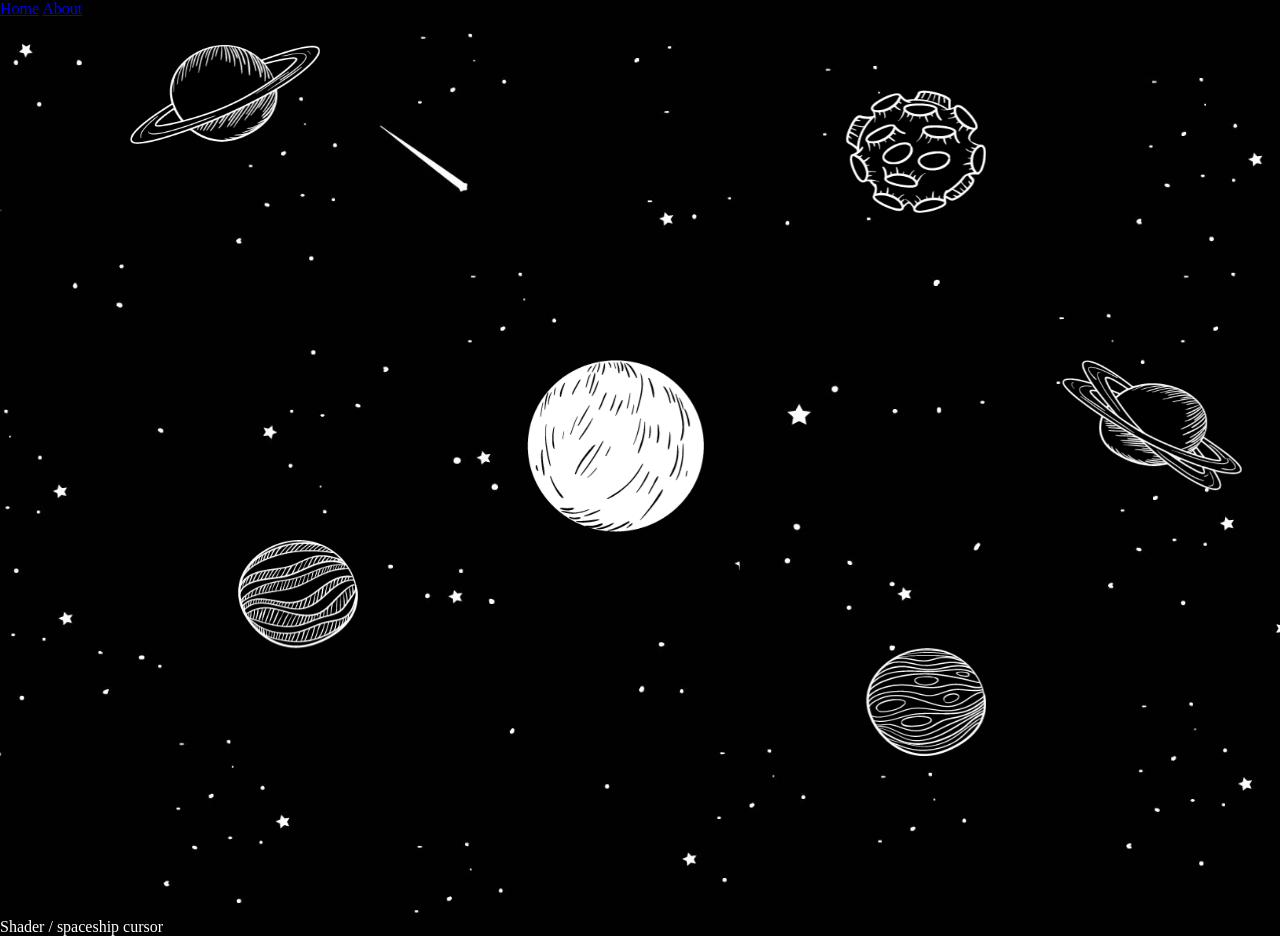
==== index.html @ d76a0a3c "01" ====
<!DOCTYPE html>
<html lang="en">

<head>
  <style>
    body {
      background-image: url('background.jpg');
      background-size: cover;
      background-position: center;
      background-repeat: no-repeat;

      cursor: url("shuttle.cur") 16 16, auto;
    }
  </style>
  <meta charset="UTF-8" />
  <meta name="viewport" content="width=device-width, initial-scale=1.0" />

  <title>Krish's Universe</title>

  <link rel="stylesheet" href="css/style.css" />
</head>

<body>

  <!-- Navigation -->
  <nav>
    <a href="index.html">Home</a>
    <a href="about.html">About</a>
  </nav>

  <!-- Header -->
  <!-- <header>
    <h1>Krish Nandi</h1>
    <p>Creative Technologist · Photographer · Builder</p>
  </header> -->

  <!-- Universe -->
  <main id="space" class="space">

  <!-- Planet 1 -->
  <div class="planet-container p1-pos">
    <img src="assets/p1.png" class="planet" width="180">
  </div>

  <!-- Planet 2 -->
  <div class="planet-container p2-pos">
    <img src="assets/p2.png" class="planet" width="120">
  </div>

  <!-- Planet 3 -->
  <div class="planet-container p3-pos">
    <img src="assets/p3.png" class="planet" width="120">
  </div>

  <!-- Planet 4 -->
  <div class="planet-container p4-pos">
    <img src="assets/p4.png" class="planet" width="140">
  </div>

  <!-- Planet 5 -->
  <div class="planet-container p5-pos">
    <img src="assets/p5.png" class="planet" width="180">
  </div>

  <!-- Planet 6 -->
  <div class="planet-container p6-pos">
    <img src="assets/p6.png" class="planet" width="190">
  </div>

    <!-- Planet content popup
    <section id="planetContent" class="hidden">
      
    </section> -->

  </main>

  Shader / spaceship cursor
  <canvas id="shaderCanvas"></canvas> 

</body>
</html>
---- css/style.css ----
body {
  margin: 0;
  overflow: hidden;
  color: white;

}

.planet {
  transition: transform 0.3s ease; 
}

.planet:hover {
  transform: scale(1.2); 
}

/* Shared behavior for all planets */
.planet-container {
  position: fixed;
}

/* Specific locations for planets */
.p1-pos {
  top: 40%;
  right: 45%;
}

.p2-pos {
  top: 72%;
  right: 23%;
}

.p3-pos {
  top: 60%;
  right: 72%;
}

.p4-pos {
  top: 10%;
  right: 23%;
}

.p5-pos {
  top: 40%;
  right: 3%;
}

.p6-pos {
  top: 5%;
  right: 75%;
}

.space {
  position: relative;
  width: 100vw;
  height: 100vh;
}

#shaderCanvas {
  position: fixed;
  inset: 0;

  pointer-events: none;

  z-index: 100;
}
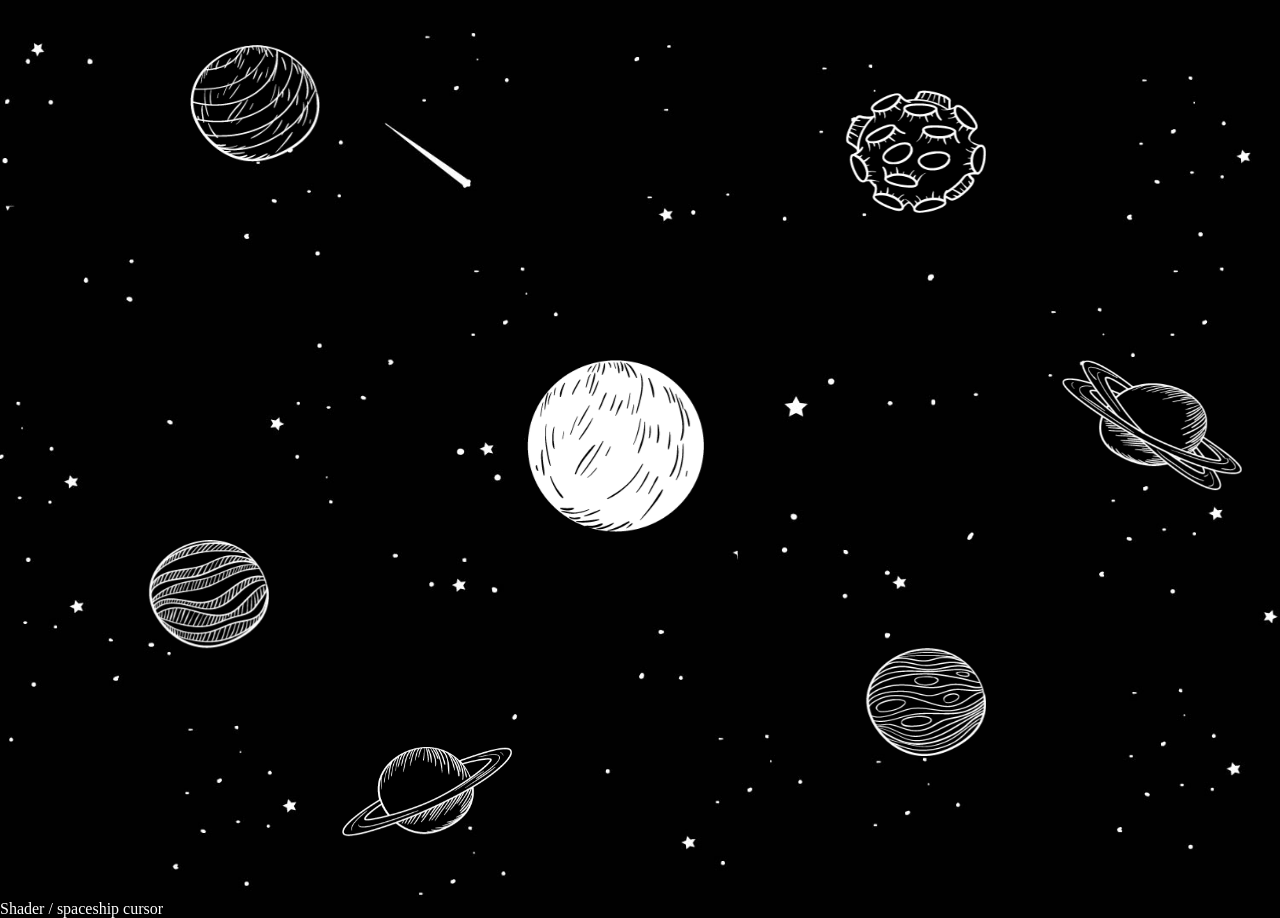
==== commit 1d99efe8: "1" ====
--- a/index.html
+++ b/index.html
@@ -22,17 +22,12 @@
 
 <body>
 
-  <!-- Navigation -->
+  <!-- Navigation
   <nav>
     <a href="index.html">Home</a>
     <a href="about.html">About</a>
-  </nav>
-
-  <!-- Header -->
-  <!-- <header>
-    <h1>Krish Nandi</h1>
-    <p>Creative Technologist · Photographer · Builder</p>
-  </header> -->
+    <a href="Photography.html">Photography</a>
+  </nav> -->
 
   <!-- Universe -->
   <main id="space" class="space">
@@ -64,13 +59,13 @@
 
   <!-- Planet 6 -->
   <div class="planet-container p6-pos">
-    <img src="assets/p6.png" class="planet" width="190">
+    <img src="assets/p6.png" class="planet" width="170">
   </div>
 
-    <!-- Planet content popup
-    <section id="planetContent" class="hidden">
-      
-    </section> -->
+  <!-- Planet 7 -->
+  <div class="planet-container p7-pos">
+    <img src="assets/p7.png" class="planet" width="130">
+  </div>
 
   </main>
 
--- a/css/style.css
+++ b/css/style.css
@@ -7,6 +7,7 @@
 
 .planet {
   transition: transform 0.3s ease; 
+  cursor: pointer;
 }
 
 .planet:hover {
@@ -16,6 +17,13 @@
 /* Shared behavior for all planets */
 .planet-container {
   position: fixed;
+  animation: float 4s ease-in-out infinite;
+}
+
+@keyframes float {
+  0%   { transform: translateY(0px); }
+  50%  { transform: translateY(-20px); }
+  100% { transform: translateY(0px); }
 }
 
 /* Specific locations for planets */
@@ -31,7 +39,7 @@
 
 .p3-pos {
   top: 60%;
-  right: 72%;
+  right: 79%;
 }
 
 .p4-pos {
@@ -45,9 +53,22 @@
 }
 
 .p6-pos {
+  top: 83%;
+  right: 60%;
+}
+
+.p7-pos {
   top: 5%;
   right: 75%;
 }
+
+.p1-pos { animation-duration: 4s; }
+.p2-pos { animation-duration: 5s; animation-delay: 0.5s; }
+.p3-pos { animation-duration: 6s; animation-delay: 1s; }
+.p4-pos { animation-duration: 4.5s; animation-delay: 1.5s; }
+.p5-pos { animation-duration: 5.5s; animation-delay: 0.8s; }
+.p6-pos { animation-duration: 3.5s; animation-delay: 0.3s; }
+.p7-pos { animation-duration: 7.5s; animation-delay: 1.4s; }
 
 .space {
   position: relative;
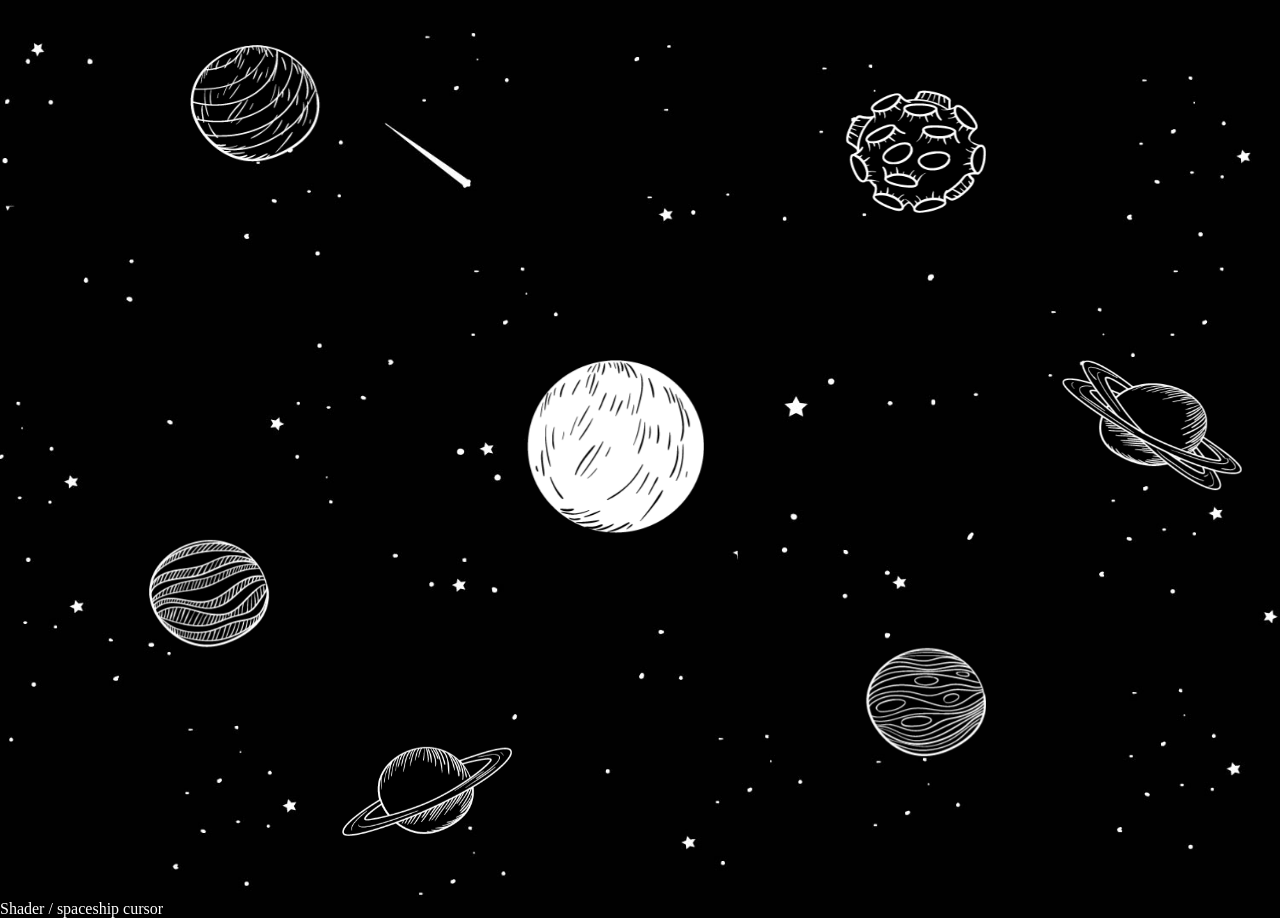
==== commit 9edddd16: "01" ====
--- a/index.html
+++ b/index.html
@@ -34,37 +34,37 @@
 
   <!-- Planet 1 -->
   <div class="planet-container p1-pos">
-    <img src="assets/p1.png" class="planet" width="180">
+    <img src="assets/p1.png" id="p1"class="planet" width="180">
   </div>
 
   <!-- Planet 2 -->
   <div class="planet-container p2-pos">
-    <img src="assets/p2.png" class="planet" width="120">
+    <img src="assets/p2.png" id="p2"class="planet" width="120">
   </div>
 
   <!-- Planet 3 -->
   <div class="planet-container p3-pos">
-    <img src="assets/p3.png" class="planet" width="120">
+    <img src="assets/p3.png" id="p3"class="planet" width="120">
   </div>
 
   <!-- Planet 4 -->
   <div class="planet-container p4-pos">
-    <img src="assets/p4.png" class="planet" width="140">
+    <img src="assets/p4.png" id="p4" class="planet" width="140">
   </div>
 
   <!-- Planet 5 -->
   <div class="planet-container p5-pos">
-    <img src="assets/p5.png" class="planet" width="180">
+    <img src="assets/p5.png" id="p5" class="planet" width="180">
   </div>
 
   <!-- Planet 6 -->
   <div class="planet-container p6-pos">
-    <img src="assets/p6.png" class="planet" width="170">
+    <img src="assets/p6.png" id="p6" class="planet" width="170">
   </div>
 
   <!-- Planet 7 -->
   <div class="planet-container p7-pos">
-    <img src="assets/p7.png" class="planet" width="130">
+    <img src="assets/p7.png" id="p7" class="planet" width="130">
   </div>
 
   </main>
@@ -72,5 +72,16 @@
   Shader / spaceship cursor
   <canvas id="shaderCanvas"></canvas> 
 
+  <div id="modal" class="modal hidden">
+  <div class="modal-content">
+    <button id="closeModal">✕</button>
+    <h2 id="modalTitle">Planet Name</h2>
+    <p id="modalText">Description goes here.</p>
+    <a id="modalLink" href="#">Explore ↓</a>
+  </div>
+</div>
+
+<script src="js/planet.js"></script>
+
 </body>
 </html>
--- a/css/style.css
+++ b/css/style.css
@@ -83,4 +83,81 @@
   pointer-events: none;
 
   z-index: 100;
+}
+
+/* ===== MODAL ===== */
+.modal {
+  position: fixed;
+  top: 0;
+  left: 0;
+  width: 100%;
+  height: 100%;
+  background: rgba(0, 0, 0, 0.7);
+  z-index: 200;
+  display: flex;
+  justify-content: center;
+  align-items: center;
+}
+
+.modal-content {
+  background: rgba(10, 5, 30, 0.95);
+  border: 1px solid rgba(255, 255, 255, 0.15);
+  border-radius: 16px;
+  padding: 40px;
+  max-width: 480px;
+  width: 90%;
+  text-align: center;
+  position: relative;
+}
+
+.modal-content h2 {
+  font-size: 28px;
+  font-weight: 300;
+  letter-spacing: 6px;
+  text-transform: uppercase;
+  margin-bottom: 16px;
+}
+
+.modal-content p {
+  font-size: 14px;
+  line-height: 1.8;
+  opacity: 0.7;
+  margin-bottom: 24px;
+}
+
+.modal-content a {
+  color: #ffffff;
+  text-decoration: none;
+  font-size: 12px;
+  letter-spacing: 3px;
+  text-transform: uppercase;
+  border: 1px solid rgba(255,255,255,0.4);
+  padding: 10px 24px;
+  border-radius: 4px;
+  transition: border-color 0.3s;
+}
+
+.modal-content a:hover {
+  border-color: #ffffff;
+}
+
+#closeModal {
+  position: absolute;
+  top: 16px;
+  right: 16px;
+  background: none;
+  border: none;
+  color: white;
+  font-size: 18px;
+  cursor: pointer;
+  opacity: 0.5;
+  transition: opacity 0.3s;
+}
+
+#closeModal:hover {
+  opacity: 1;
+}
+
+.hidden {
+  display: none;
 }
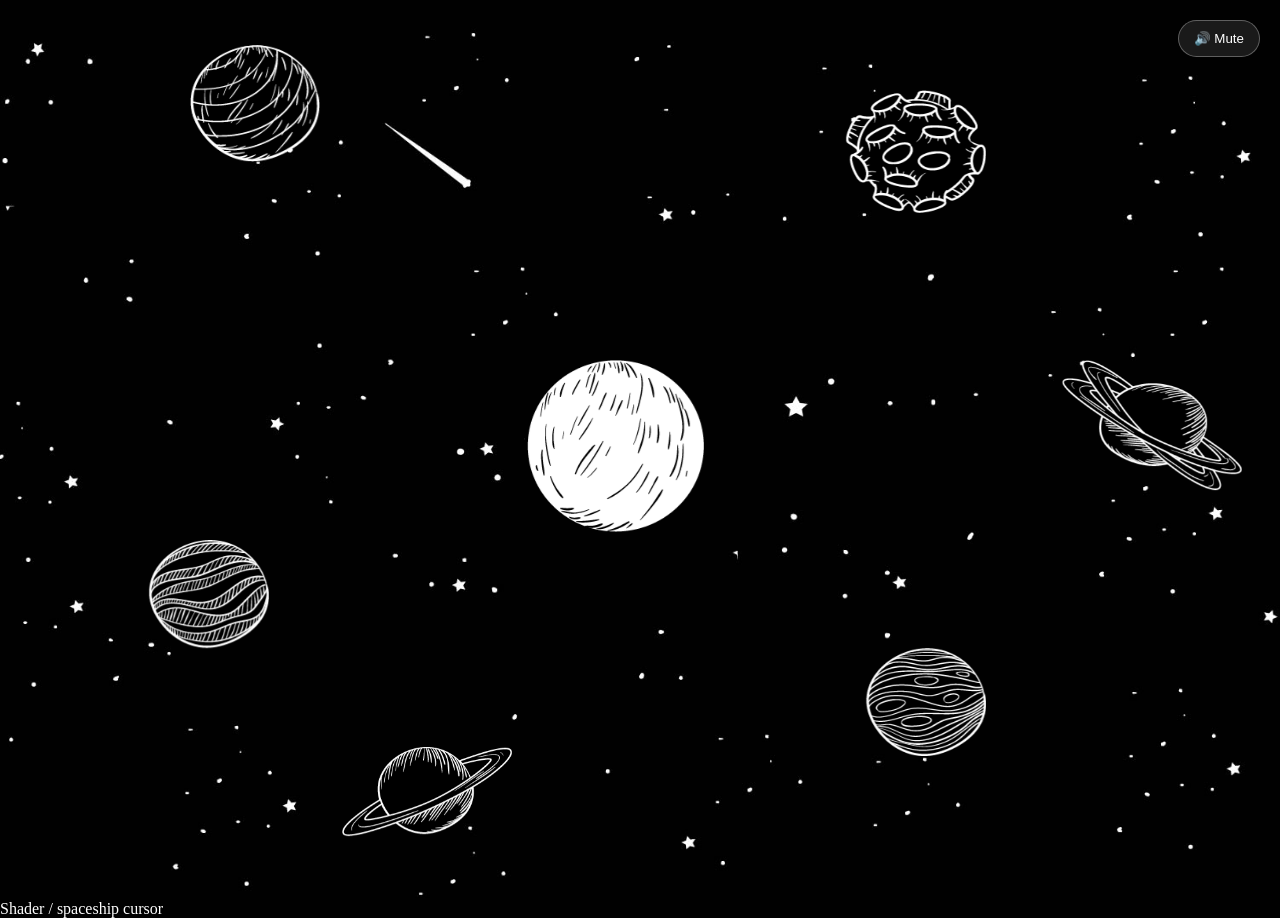
==== commit 0b0417ae: "01" ====
--- a/index.html
+++ b/index.html
@@ -22,12 +22,13 @@
 
 <body>
 
-  <!-- Navigation
-  <nav>
-    <a href="index.html">Home</a>
-    <a href="about.html">About</a>
-    <a href="Photography.html">Photography</a>
-  </nav> -->
+  <audio id="bgAudio" src="sound.mp3" loop>
+  <p>If you are reading this, it is because your browser does not support the audio element.</p>
+  </audio>
+
+  <!-- Mute / Unmute Button -->
+  <button id="audioToggle" class="audio-btn">🔊 Mute</button>
+
 
   <!-- Universe -->
   <main id="space" class="space">
@@ -77,9 +78,13 @@
     <button id="closeModal">✕</button>
     <h2 id="modalTitle">Planet Name</h2>
     <p id="modalText">Description goes here.</p>
-    <a id="modalLink" href="#">Explore ↓</a>
+    <button id="exploreBtn">Explore ↓</button>
+    <div id="modalDetails" class="hidden">
+      <p id="modalDetailsText"></p>
+      <div id="modalImages"></div>
+    </div>
   </div>
-</div>
+  </div>
 
 <script src="js/planet.js"></script>
 
--- a/css/style.css
+++ b/css/style.css
@@ -158,6 +158,28 @@
   opacity: 1;
 }
 
+.audio-btn {
+  position: fixed;
+  top: 20px;
+  right: 20px;
+  z-index: 1000; /* Keeps it above everything else */
+  background: rgba(255, 255, 255, 0.1);
+  color: #ffffff;
+  border: 1px solid rgba(255, 255, 255, 0.3);
+  padding: 10px 15px;
+  border-radius: 20px;
+  cursor: pointer;
+  font-family: sans-serif;
+  transition: all 0.3s ease;
+  backdrop-filter: blur(5px); /* Soft glass effect */
+}
+
+.audio-btn:hover {
+  background: rgba(255, 255, 255, 0.2.5);
+  border-color: #ffffff;
+}
+
+
 .hidden {
   display: none;
-}+}
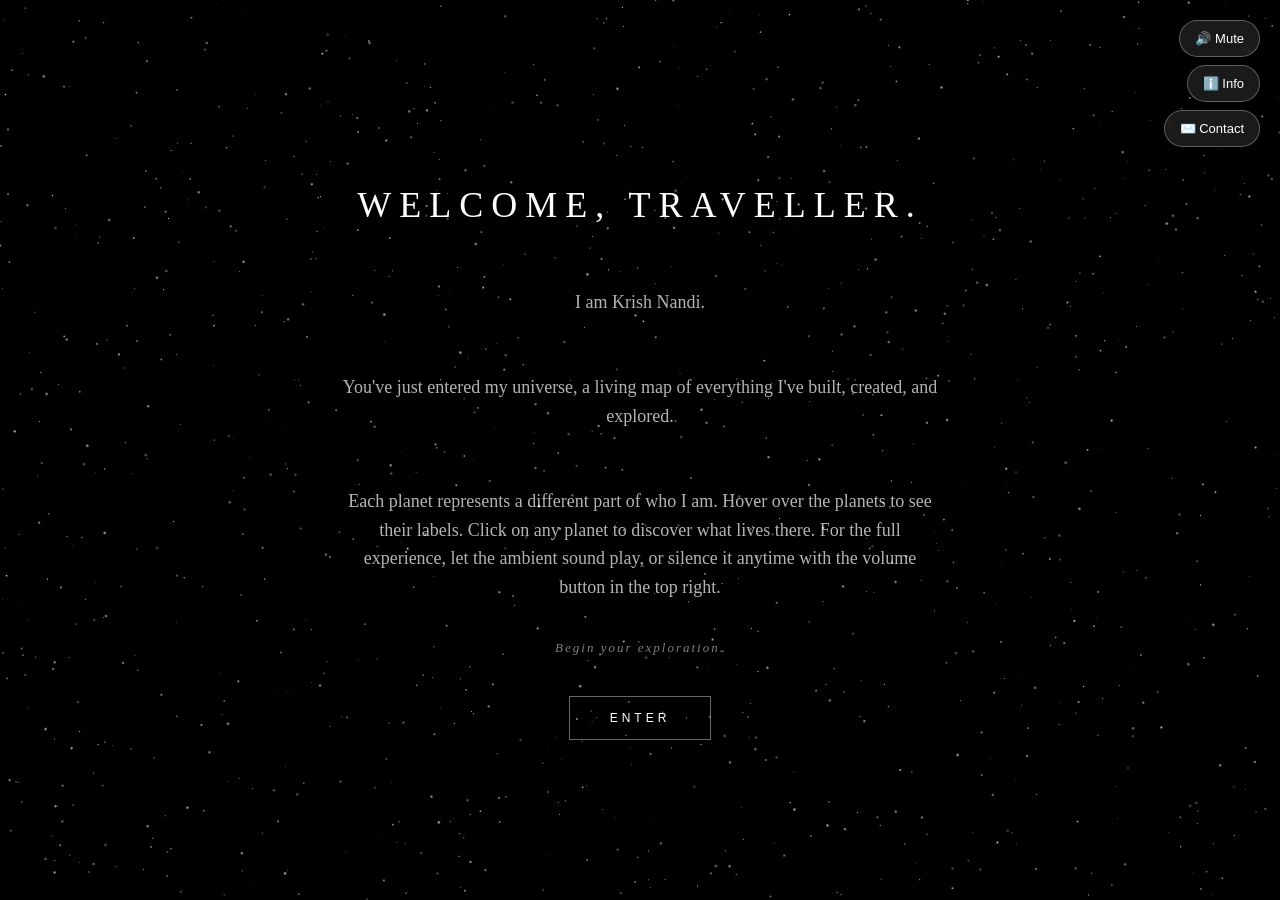
==== commit 53ce58d2: "01" ====
--- a/index.html
+++ b/index.html
@@ -8,8 +8,6 @@
       background-size: cover;
       background-position: center;
       background-repeat: no-repeat;
-
-      cursor: url("shuttle.cur") 16 16, auto;
     }
   </style>
   <meta charset="UTF-8" />
@@ -27,7 +25,65 @@
   </audio>
 
   <!-- Mute / Unmute Button -->
-  <button id="audioToggle" class="audio-btn">🔊 Mute</button>
+  <div class="controls-stack">
+    <button id="audioToggle" class="ctrl-btn">🔊 Mute</button>
+    <button id="infoBtn"    class="ctrl-btn" title="How to navigate">ℹ️ Info</button>
+    <button id="contactBtn" class="ctrl-btn" title="Get in touch">✉️ Contact</button>
+  </div>
+
+  <!-- Info popup (shown on hold / click of info btn) -->
+  <div id="infoPopup" class="info-popup hidden">
+    <h3>How to Navigate</h3>
+    <ul>
+      <li>🪐 <strong>Hover</strong> over a planet to reveal its name</li>
+      <li>🖱️ <strong>Click</strong> any planet to explore that section</li>
+      <li>◀ ▶ Use the <strong>arrows</strong> (or swipe) to browse photo galleries</li>
+      <li>🔊 Toggle <strong>ambient sound</strong> with the Mute button</li>
+      <li>✕ Press <strong>✕</strong> in any panel to close it</li>
+    </ul>
+  </div>
+
+  <!-- Contact Modal -->
+  <div id="contactModal" class="modal hidden">
+    <div class="modal-content contact-modal-content">
+      <button id="closeContact">✕</button>
+      <h2>Contact</h2>
+      <p class="contact-subtitle">Let's connect! </p>
+      <div class="contact-links">
+        <a href="mailto:nandi.krish18@email.com" class="contact-link">
+          <span class="contact-icon">📧</span>
+          <span class="contact-label">Email</span>
+          <span class="contact-value">nandi.krish18@email.com</span>
+        </a>
+        <a href="https://instagram.com/krishnandiofficial" target="_blank" class="contact-link">
+          <span class="contact-icon">📸</span>
+          <span class="contact-label">Instagram</span>
+          <span class="contact-value">@krishnandiofficial</span>
+        </a>
+        <a href="https://instagram.com/krishnandi18" target="_blank" class="contact-link">
+          <span class="contact-icon">📸</span>
+          <span class="contact-label">Instagram</span>
+          <span class="contact-value">@krishnandi18</span>
+        </a>
+        <a href="https://linkedin.com/in/krishnandi" target="_blank" class="contact-link">
+          <span class="contact-icon">💼</span>
+          <span class="contact-label">LinkedIn</span>
+          <span class="contact-value">Krish Nandi</span>
+        </a>
+      </div>
+    </div>
+  </div>
+
+  <div id="startMenu">
+  <div id="startContent">
+    <h1>Welcome, Traveller.</h1>
+    <p>I am Krish Nandi.</p>
+    <p>You've just entered my universe, a living map of everything I've built, created, and explored.</p>
+    <p>Each planet represents a different part of who I am. Hover over the planets to see their labels. Click on any planet to discover what lives there. For the full experience, let the ambient sound play, or silence it anytime with the volume button in the top right.</p>
+    <em>Begin your exploration.</em>
+    <button id="enterBtn">Enter</button>
+  </div>
+  </div>
 
 
   <!-- Universe -->
@@ -35,58 +91,66 @@
 
   <!-- Planet 1 -->
   <div class="planet-container p1-pos">
-    <img src="assets/p1.png" id="p1"class="planet" width="180">
+    <img src="assets/p1.png" id="p1" class="planet" width="180">
+    <span class="planet-label">About Me</span>
   </div>
 
   <!-- Planet 2 -->
   <div class="planet-container p2-pos">
     <img src="assets/p2.png" id="p2"class="planet" width="120">
+    <span class="planet-label">Photography</span>
   </div>
 
   <!-- Planet 3 -->
   <div class="planet-container p3-pos">
     <img src="assets/p3.png" id="p3"class="planet" width="120">
+    <span class="planet-label">Coding</span>
   </div>
 
   <!-- Planet 4 -->
   <div class="planet-container p4-pos">
     <img src="assets/p4.png" id="p4" class="planet" width="140">
+    <span class="planet-label">Art</span>
   </div>
 
   <!-- Planet 5 -->
   <div class="planet-container p5-pos">
     <img src="assets/p5.png" id="p5" class="planet" width="180">
+    <span class="planet-label">Work Experience</span>
   </div>
 
   <!-- Planet 6 -->
   <div class="planet-container p6-pos">
     <img src="assets/p6.png" id="p6" class="planet" width="170">
+    <span class="planet-label">Certifications</span> 
   </div>
 
   <!-- Planet 7 -->
   <div class="planet-container p7-pos">
     <img src="assets/p7.png" id="p7" class="planet" width="130">
+    <span class="planet-label">Side Quests</span>
   </div>
 
   </main>
 
-  Shader / spaceship cursor
-  <canvas id="shaderCanvas"></canvas> 
-
-  <div id="modal" class="modal hidden">
+<div id="modal" class="modal hidden">
   <div class="modal-content">
     <button id="closeModal">✕</button>
     <h2 id="modalTitle">Planet Name</h2>
+    <img id="modalPhoto" class="modal-about-photo hidden" src="" alt="About Me">
     <p id="modalText">Description goes here.</p>
-    <button id="exploreBtn">Explore ↓</button>
-    <div id="modalDetails" class="hidden">
+    <div id="modalDetails">
       <p id="modalDetailsText"></p>
+      <div id="modalGithub"></div>
       <div id="modalImages"></div>
     </div>
   </div>
-  </div>
+</div>
 
+<canvas id="shaderCanvas"></canvas> 
+<script src="js/shader.js"></script>
 <script src="js/planet.js"></script>
+
 
 </body>
 </html>
--- a/css/style.css
+++ b/css/style.css
@@ -5,6 +5,223 @@
 
 }
 
+#startMenu {
+  position: fixed;
+  top: 0;
+  left: 0;
+  width: 100%;
+  height: 100%;
+  background: #000000;
+  z-index: 999;
+  display: flex;
+  justify-content: center;
+  align-items: center;
+  transition: opacity 1.5s ease;
+}
+
+#startContent {
+  text-align: center;
+  max-width: 600px;
+  padding: 40px;
+  display: flex;
+  flex-direction: column;
+  gap: 20px;
+}
+
+#startContent h1 {
+  font-size: 36px;
+  font-weight: 300;
+  letter-spacing: 8px;
+  text-transform: uppercase;
+}
+
+#startContent p {
+  font-size: 18px;
+  line-height: 1.6;
+  opacity: 0.7;
+}
+
+#startContent em {
+  font-size: 13px;
+  opacity: 0.5;
+  letter-spacing: 2px;
+}
+
+#enterBtn {
+  margin-top: 20px;
+  background: none;
+  border: 1px solid rgba(255,255,255,0.4);
+  color: white;
+  padding: 14px 40px;
+  font-size: 12px;
+  letter-spacing: 4px;
+  text-transform: uppercase;
+  cursor: pointer;
+  transition: border-color 0.3s, opacity 0.3s;
+  align-self: center;
+}
+
+#enterBtn:hover {
+  border-color: white;
+}
+
+.controls-stack {
+  position: fixed;
+  top: 20px;
+  right: 20px;
+  z-index: 1001;
+  display: flex;
+  flex-direction: column;
+  gap: 8px;
+  align-items: flex-end;
+}
+
+.ctrl-btn {
+  background: rgba(255,255,255,0.1);
+  color: #ffffff;
+  border: 1px solid rgba(255,255,255,0.3);
+  padding: 10px 15px;
+  border-radius: 20px;
+  cursor: pointer;
+  font-family: sans-serif;
+  font-size: 13px;
+  transition: all 0.3s ease;
+  backdrop-filter: blur(5px);
+  white-space: nowrap;
+}
+
+.ctrl-btn:hover {
+  background: rgba(255,255,255,0.2);
+  border-color: #ffffff;
+}
+
+/* ===== INFO POPUP ===== */
+.info-popup {
+  position: fixed;
+  top: 20px;
+  right: 155px;
+  z-index: 1002;
+  background: rgba(10, 5, 30, 0.95);
+  border: 1px solid rgba(255,255,255,0.2);
+  border-radius: 14px;
+  padding: 20px 24px;
+  max-width: 280px;
+  backdrop-filter: blur(12px);
+  animation: fadeInPop 0.2s ease;
+}
+
+@keyframes fadeInPop {
+  from { opacity: 0; transform: translateX(10px); }
+  to   { opacity: 1; transform: translateX(0); }
+}
+
+.info-popup h3 {
+  font-size: 12px;
+  letter-spacing: 3px;
+  text-transform: uppercase;
+  opacity: 0.5;
+  margin: 0 0 14px;
+  font-weight: 400;
+}
+
+.info-popup ul {
+  list-style: none;
+  padding: 0;
+  margin: 0;
+  display: flex;
+  flex-direction: column;
+  gap: 10px;
+}
+
+.info-popup li {
+  font-size: 13px;
+  line-height: 1.5;
+  opacity: 0.85;
+}
+
+/* ===== CONTACT MODAL ===== */
+.contact-modal-content {
+  max-width: 600px !important;
+  position: relative;
+}
+
+.contact-subtitle {
+
+  text-align: center;
+  font-size: 17px !important;
+  opacity: 0.45 !important;
+  letter-spacing: 2px;
+  margin-bottom: 28px !important;
+}
+
+.contact-links {
+  display: flex;
+  flex-direction: column;
+  gap: 12px;
+}
+
+.contact-link {
+  display: flex;
+  align-items: center;
+  gap: 14px;
+  padding: 14px 18px;
+  border: 1px solid rgba(255,255,255,0.12);
+  border-radius: 10px;
+  background: rgba(255,255,255,0.04);
+  text-decoration: none;
+  color: white;
+  transition: background 0.2s, border-color 0.2s;
+}
+
+.contact-link:hover {
+  background: rgba(255,255,255,0.1);
+  border-color: rgba(255,255,255,0.3);
+}
+
+.contact-icon { font-size: 20px; }
+
+.contact-label {
+  font-size: 13px;
+  letter-spacing: 2px;
+  text-transform: uppercase;
+  opacity: 0.45;
+  min-width: 70px;
+}
+
+.contact-value {
+  font-size: 14px;
+  opacity: 0.9;
+}
+
+#closeContact {
+  position: absolute;
+  top: 16px;
+  right: 16px;
+  background: none;
+  border: none;
+  color: white;
+  font-size: 18px;
+  cursor: pointer;
+  opacity: 0.5;
+  transition: opacity 0.1s;
+  line-height: 1;
+}
+
+#closeContact:hover {
+  opacity: 1;
+}
+
+.modal-about-photo {
+  width: 240px;
+  height: 240px;
+  border-radius: 50%;
+  object-fit: cover;
+  object-position: center;
+  margin: 0 auto 24px;
+  display: block;
+  border: 2px solid rgba(255,255,255,0.2);
+}
+
 .planet {
   transition: transform 0.3s ease; 
   cursor: pointer;
@@ -53,7 +270,7 @@
 }
 
 .p6-pos {
-  top: 83%;
+  top: 80%;
   right: 60%;
 }
 
@@ -70,6 +287,22 @@
 .p6-pos { animation-duration: 3.5s; animation-delay: 0.3s; }
 .p7-pos { animation-duration: 7.5s; animation-delay: 1.4s; }
 
+.planet-label {
+  display: block;
+  text-align: center;
+  color: white;
+  font-size: 11px;
+  letter-spacing: 3px;
+  text-transform: uppercase;
+  opacity: 0;
+  transition: opacity 0.3s ease;
+  margin-top: 20px;
+}
+
+.planet-container:hover .planet-label {
+  opacity: 1;
+}
+
 .space {
   position: relative;
   width: 100vw;
@@ -79,10 +312,8 @@
 #shaderCanvas {
   position: fixed;
   inset: 0;
-
   pointer-events: none;
-
-  z-index: 100;
+  z-index: 1000;
 }
 
 /* ===== MODAL ===== */
@@ -93,7 +324,7 @@
   width: 100%;
   height: 100%;
   background: rgba(0, 0, 0, 0.7);
-  z-index: 200;
+  z-index: 1001;
   display: flex;
   justify-content: center;
   align-items: center;
@@ -104,8 +335,8 @@
   border: 1px solid rgba(255, 255, 255, 0.15);
   border-radius: 16px;
   padding: 40px;
-  max-width: 480px;
-  width: 90%;
+  width: 80vw;
+  max-width: 90vw;
   text-align: center;
   position: relative;
 }
@@ -119,10 +350,11 @@
 }
 
 .modal-content p {
-  font-size: 14px;
-  line-height: 1.8;
-  opacity: 0.7;
-  margin-bottom: 24px;
+  text-align: left;
+  font-size: 17px;
+  line-height: 1.2;
+  margin-bottom: 18px;
+  opacity: 0.8;
 }
 
 .modal-content a {
@@ -139,6 +371,12 @@
 
 .modal-content a:hover {
   border-color: #ffffff;
+}
+
+.modal-full {
+  width: 80vw;
+  max-width: 90vw;
+  max-height: 40vh;
 }
 
 #closeModal {
@@ -151,7 +389,7 @@
   font-size: 18px;
   cursor: pointer;
   opacity: 0.5;
-  transition: opacity 0.3s;
+  transition: opacity 0.1s;
 }
 
 #closeModal:hover {
@@ -183,3 +421,248 @@
 .hidden {
   display: none;
 }
+
+/* ===== CAROUSEL ===== */
+.modal-content {
+  max-height: 90vh;
+  overflow-y: auto;
+  scrollbar-width: thin;
+  scrollbar-color: rgba(255,255,255,0.2) transparent;
+}
+
+.carousel {
+  position: relative;
+  width: 100%;
+  margin: 16px 0 8px;
+  border-radius: 10px;
+  overflow: hidden;
+  background: rgba(255,255,255,0.04);
+}
+
+.carousel-img {
+  display: block;
+  width: 100%;
+  height: auto;
+  max-height: 500px;
+  object-fit: contain;
+  border-radius: 10px;
+  transition: opacity 0.15s ease;
+}
+
+.carousel-img.carousel-fade {
+  opacity: 0;
+}
+
+.carousel-btn {
+  position: absolute;
+  top: 50%;
+  transform: translateY(-50%);
+  background: rgba(0, 0, 0, 0.45);
+  border: 1px solid rgba(255,255,255,0.2);
+  color: white;
+  font-size: 28px;
+  line-height: 1;
+  width: 38px;
+  height: 38px;
+  border-radius: 50%;
+  cursor: pointer;
+  display: flex;
+  align-items: center;
+  justify-content: center;
+  transition: background 0.2s;
+  z-index: 2;
+}
+
+.carousel-btn:hover {
+  background: rgba(0, 0, 0, 0.75);
+}
+
+.carousel-prev { left: 10px; }
+.carousel-next { right: 10px; }
+
+.carousel-dots {
+  display: flex;
+  justify-content: center;
+  gap: 7px;
+  margin-bottom: 12px;
+}
+
+.carousel-dot {
+  width: 7px;
+  height: 7px;
+  border-radius: 50%;
+  background: rgba(255,255,255,0.25);
+  cursor: pointer;
+  transition: background 0.2s, transform 0.2s;
+}
+
+.carousel-dot.active {
+  background: rgba(255,255,255,0.9);
+  transform: scale(1.3);
+}
+
+/* ===== TIMELINE ===== */
+.timeline {
+  position: relative;
+  padding: 20px 0;
+  margin-top: 20px;
+  text-align: left;
+}
+
+.timeline::before {
+  content: '';
+  position: absolute;
+  left: 124px;
+  top: 0;
+  bottom: 0;
+  width: 1px;
+  background: rgba(255,255,255,0.2);
+}
+
+.timeline-item {
+  display: flex;
+  gap: 30px;
+  margin-bottom: 36px;
+  position: relative;
+  align-items: flex-start;
+}
+
+.timeline-date {
+  min-width: 110px;
+  text-align: right;
+  font-size: 14px;
+  letter-spacing: 1px;
+  opacity: 0.5;
+  padding-top: 4px;
+  line-height: 1.4;
+}
+
+.timeline-dot {
+  position: absolute;
+  left: 118px;
+  top: 6px;
+  width: 13px;
+  height: 13px;
+  border-radius: 50%;
+  background: white;
+  border: 1px solid rgba(255,255,255,0.4);
+  flex-shrink: 0;
+  z-index: 1;
+}
+
+.timeline-content {
+  padding-left: 30px;
+}
+
+.timeline-company {
+  font-size: 18px;
+  font-weight: 600;
+  letter-spacing: 2px;
+  text-transform: uppercase;
+  margin-bottom: 6px;
+}
+
+.timeline-role {
+  font-size: 15px;
+  letter-spacing: 2px;
+  text-transform: uppercase;
+  opacity: 0.5;
+  margin-bottom: 8px;
+}
+
+.timeline-desc {
+  font-size: 14px;
+  line-height: 1.8;
+  opacity: 0.7;
+}
+
+/* ===== CERTIFICATIONS SCROLL ===== */
+.cert-scroll {
+  display: flex;
+  flex-direction: column;
+  align-items: center;
+  gap: 24px;
+  margin-top: 20px;
+  max-height: 60vh;
+  overflow-y: auto;
+  padding: 10px 0;
+  scrollbar-width: thin;
+  scrollbar-color: rgba(255,255,255,0.2) transparent;
+}
+
+.cert-scroll img {
+  width: 80%;
+  border-radius: 10px;
+  object-fit: contain;
+}
+.timeline-points {
+  list-style: none;
+  padding: 0;
+  margin: 0;
+}
+
+.timeline-points li {
+  font-size: 15px;
+  line-height: 1.8;
+  opacity: 0.9;
+  padding-left: 16px;
+  position: relative;
+  letter-spacing: 1px;
+}
+
+.timeline-points li::before {
+  content: '•';
+  position: absolute;
+  left: 0;
+  opacity: 0.8;
+}
+
+.art-desc-title {
+  font-size: 16px;
+  font-weight: 600;
+  letter-spacing: 2px;
+  text-transform: uppercase;
+  margin-bottom: 6px;
+}
+
+.art-desc-medium {
+  font-size: 14px;
+  letter-spacing: 2px;
+  opacity: 0.5;
+  text-transform: uppercase;
+  margin-bottom: 12px;
+}
+
+.art-desc-text {
+  font-size: 18px;
+  line-height: 1.8;
+  opacity: 0.7;
+}
+
+.quests-list {
+  display: flex;
+  flex-direction: column;
+  gap: 20px;
+  margin-top: 20px;
+  text-align: left;
+}
+ 
+.quest-item {
+  border-top: 1px solid rgba(255,255,255,0.08);
+  padding-top: 16px;
+}
+ 
+.quest-name {
+  font-size: 12px;
+  letter-spacing: 3px;
+  text-transform: uppercase;
+  opacity: 0.9;
+  margin-bottom: 8px;
+}
+ 
+.quest-desc {
+  font-size: 15px;
+  line-height: 1.8;
+  opacity: 0.55;
+}
+        
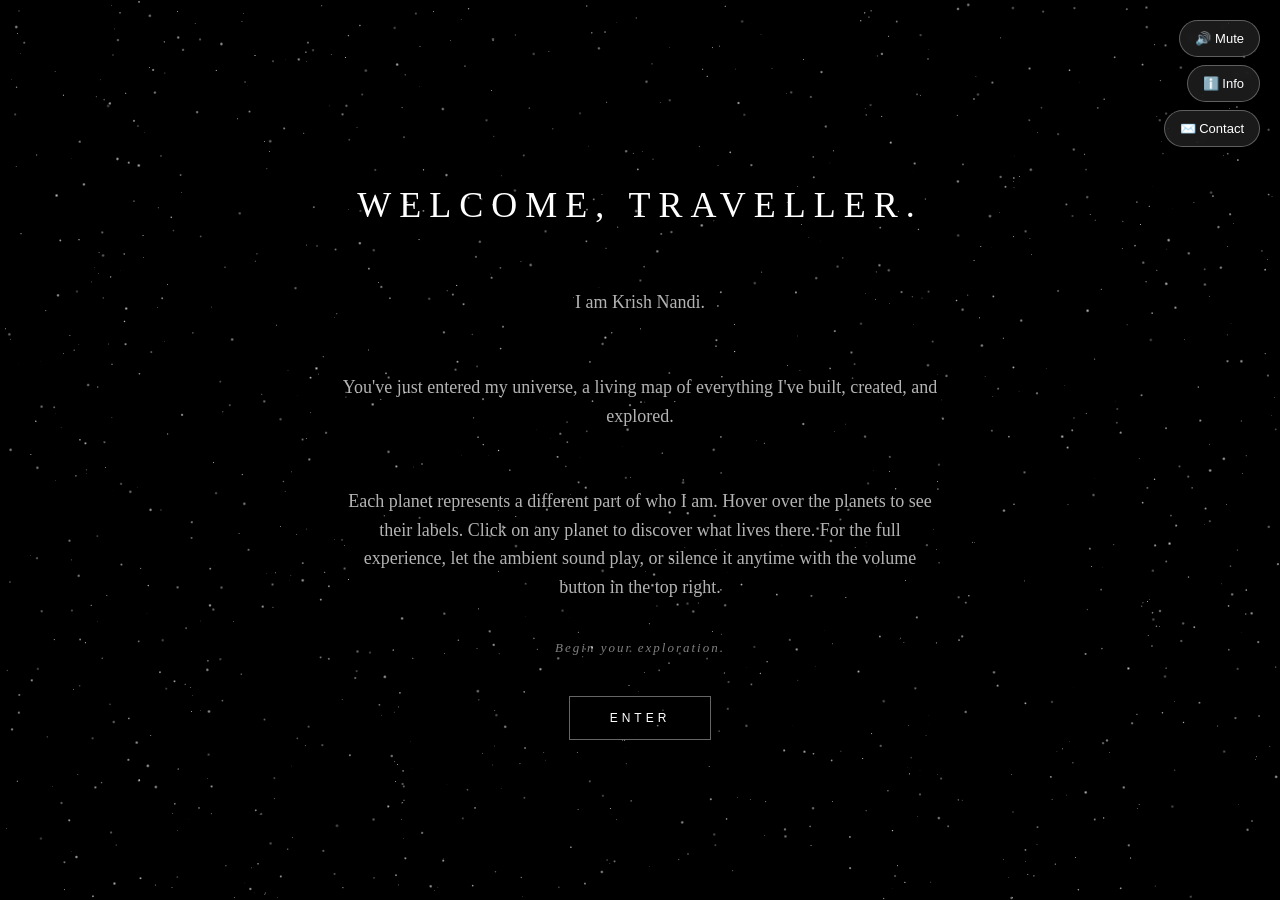
==== commit 326b8edb: "01" ====
--- a/index.html
+++ b/index.html
@@ -20,6 +20,7 @@
 
 <body>
 
+  <!-- Background Music -->
   <audio id="bgAudio" src="sound.mp3" loop>
   <p>If you are reading this, it is because your browser does not support the audio element.</p>
   </audio>
@@ -79,7 +80,9 @@
     <h1>Welcome, Traveller.</h1>
     <p>I am Krish Nandi.</p>
     <p>You've just entered my universe, a living map of everything I've built, created, and explored.</p>
-    <p>Each planet represents a different part of who I am. Hover over the planets to see their labels. Click on any planet to discover what lives there. For the full experience, let the ambient sound play, or silence it anytime with the volume button in the top right.</p>
+    <p>Each planet represents a different part of who I am. Hover over the planets to see their labels. 
+      Click on any planet to discover what lives there. For the full experience, let the ambient sound play, 
+      or silence it anytime with the volume button in the top right.</p>
     <em>Begin your exploration.</em>
     <button id="enterBtn">Enter</button>
   </div>
--- a/css/style.css
+++ b/css/style.css
@@ -243,7 +243,7 @@
   100% { transform: translateY(0px); }
 }
 
-/* Specific locations for planets */
+/* PLANET POSITIONS */
 .p1-pos {
   top: 40%;
   right: 45%;
@@ -396,6 +396,7 @@
   opacity: 1;
 }
 
+/* ===== AUDIO ===== */
 .audio-btn {
   position: fixed;
   top: 20px;
@@ -576,7 +577,7 @@
   opacity: 0.7;
 }
 
-/* ===== CERTIFICATIONS SCROLL ===== */
+/* ===== CERTIFICATIONS ===== */
 .cert-scroll {
   display: flex;
   flex-direction: column;
@@ -617,6 +618,7 @@
   opacity: 0.8;
 }
 
+/* ===== ART ===== */
 .art-desc-title {
   font-size: 16px;
   font-weight: 600;
@@ -639,6 +641,7 @@
   opacity: 0.7;
 }
 
+/* ===== SIDE QUESTS ===== */
 .quests-list {
   display: flex;
   flex-direction: column;
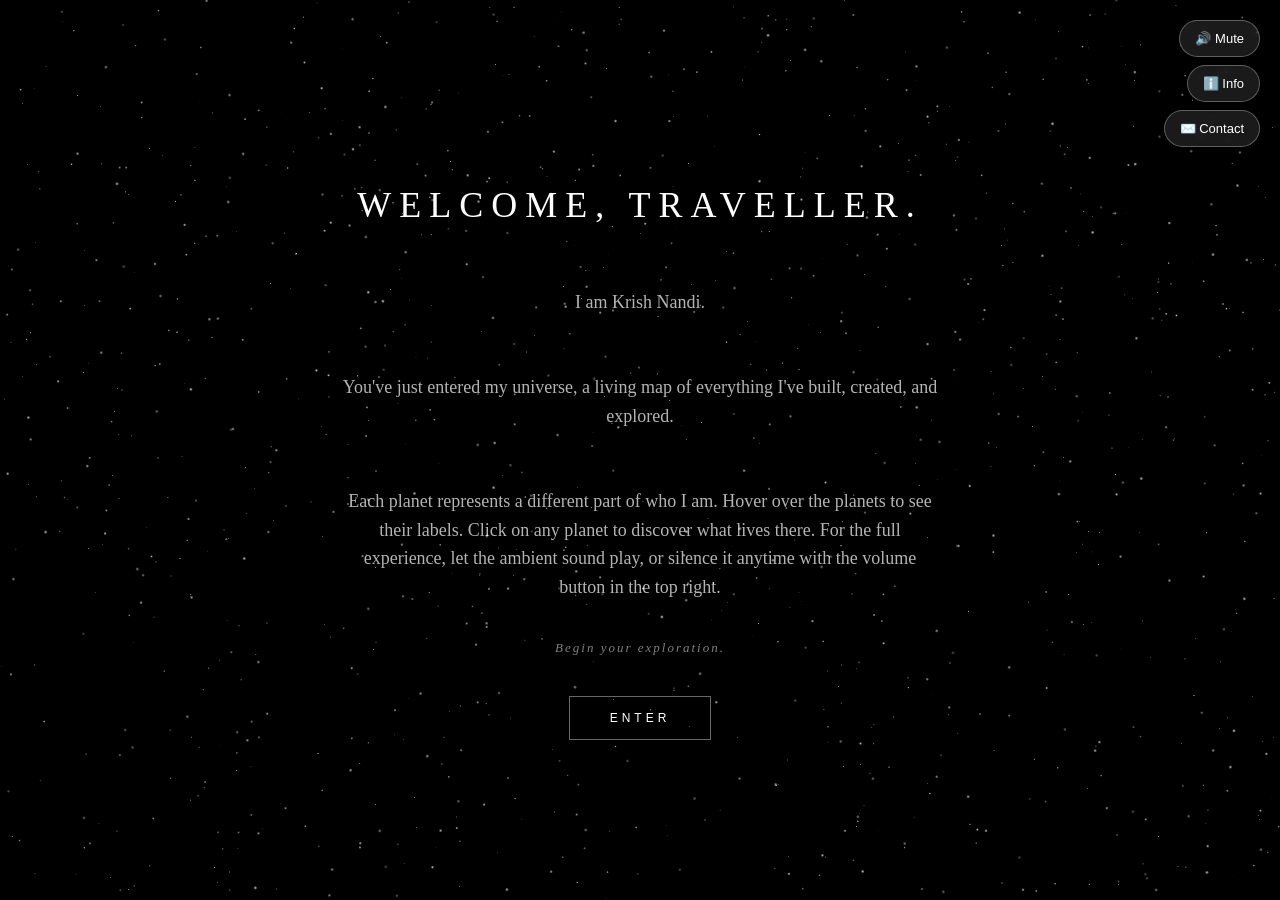
==== commit f1295d53: "01" ====
--- a/index.html
+++ b/index.html
@@ -71,6 +71,7 @@
           <span class="contact-label">LinkedIn</span>
           <span class="contact-value">Krish Nandi</span>
         </a>
+        <a href="cv.html" class="ctrl-btn" style="text-decoration:none;">📄 CV</a>
       </div>
     </div>
   </div>
